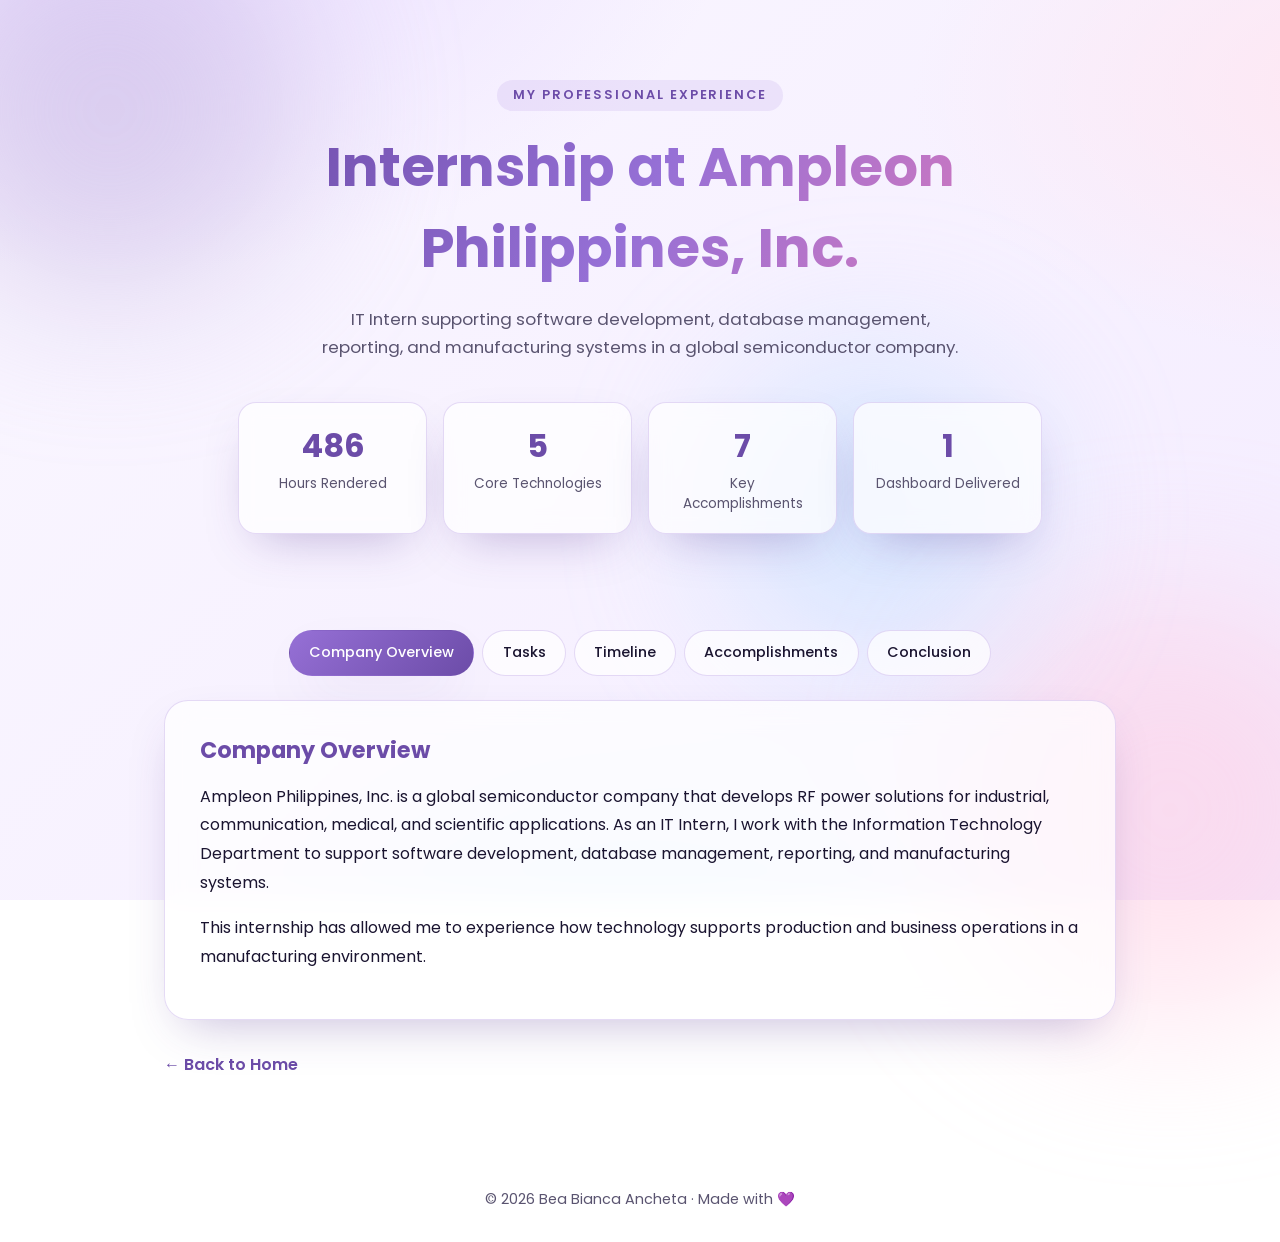
==== internship.html @ 091e88c5 "Update internship.html" ====
<!DOCTYPE html>
<html lang="en">
<head>
<meta charset="UTF-8" />
<meta name="viewport" content="width=device-width, initial-scale=1.0" />
<title>Internship | Bea Bianca Ancheta</title>
<link href="https://fonts.googleapis.com/css2?family=Poppins:wght@300;400;500;600;700&display=swap" rel="stylesheet">
<style>
  :root{
    --purple:#9670d6;
    --purple-soft:#c3b1e1;
    --purple-deep:#6c4ca8;
    --ink:#1a1430;
    --muted:#5a5470;
    --card:rgba(255,255,255,0.72);
    --border:rgba(150,111,214,0.25);
    --shadow:0 20px 50px -20px rgba(76,45,140,.35);
  }
  *{margin:0;padding:0;box-sizing:border-box}
  html{scroll-behavior:smooth}
  body{
    font-family:"Poppins",sans-serif;
    color:var(--ink);
    min-height:100vh;
    background:
      radial-gradient(1000px 600px at 10% -10%, #e9dcff 0%, transparent 60%),
      radial-gradient(900px 500px at 110% 10%, #ffe6f1 0%, transparent 55%),
      radial-gradient(700px 500px at 50% 110%, #dff2ff 0%, transparent 60%),
      linear-gradient(135deg,#faf7ff 0%, #f4ecff 100%);
    background-attachment: fixed;
    overflow-x:hidden;
  }
  /* floating blobs */
  .blob{position:fixed;border-radius:50%;filter:blur(80px);opacity:.5;z-index:-1;animation:float 14s ease-in-out infinite}
  .blob.b1{width:380px;height:380px;background:#c3b1e1;top:-80px;left:-80px}
  .blob.b2{width:420px;height:420px;background:#ffc9e0;bottom:-120px;right:-100px;animation-delay:-6s}
  .blob.b3{width:300px;height:300px;background:#b8dcff;top:40%;right:20%;animation-delay:-3s}
  @keyframes float{0%,100%{transform:translate(0,0) scale(1)}50%{transform:translate(30px,-40px) scale(1.08)}}
  /* nav */
  nav{
    position:sticky;top:0;z-index:50;
    display:flex;justify-content:space-around;align-items:center;
    height:70px;
    backdrop-filter:blur(14px);
    background:rgba(255,255,255,0.55);
    border-bottom:1px solid var(--border);
  }
  .logo{font-size:1.3rem;font-weight:600;color:var(--purple-deep)}
  .nav-links{display:flex;gap:2rem;list-style:none}
  .nav-links a{color:var(--ink);text-decoration:none;font-weight:500;transition:.25s}
  .nav-links a:hover{color:var(--purple)}
  /* hero */
  header.hero{
    text-align:center;padding:5rem 1.5rem 3rem;max-width:900px;margin:0 auto;
  }
  .eyebrow{
    display:inline-block;padding:.4rem 1rem;border-radius:999px;
    background:rgba(150,111,214,.12);color:var(--purple-deep);
    font-size:.8rem;font-weight:600;letter-spacing:.15em;text-transform:uppercase;
  }
  h1{
    font-size:clamp(2rem,5vw,3.4rem);font-weight:700;margin:1rem 0;
    background:linear-gradient(120deg,var(--purple-deep),var(--purple),#e07ab8);
    -webkit-background-clip:text;background-clip:text;color:transparent;
  }
  .hero p{color:var(--muted);font-size:1.05rem;max-width:640px;margin:0 auto;line-height:1.7}
  /* stats */
  .stats{
    display:grid;grid-template-columns:repeat(auto-fit,minmax(160px,1fr));
    gap:1rem;max-width:900px;margin:2.5rem auto 0;padding:0 1.5rem;
  }
  .stat{
    background:var(--card);backdrop-filter:blur(10px);
    border:1px solid var(--border);border-radius:18px;padding:1.2rem;text-align:center;
    box-shadow:var(--shadow);transition:.3s;
  }
  .stat:hover{transform:translateY(-4px)}
  .stat .num{font-size:2rem;font-weight:700;color:var(--purple-deep)}
  .stat .label{font-size:.85rem;color:var(--muted);margin-top:.25rem}
  /* container */
  main{max-width:1000px;margin:0 auto;padding:3rem 1.5rem 5rem}
  /* tabs */
  .tabs{
    display:flex;flex-wrap:wrap;gap:.5rem;justify-content:center;margin-bottom:1.5rem;
  }
  .tab{
    padding:.7rem 1.2rem;border:1px solid var(--border);border-radius:999px;
    background:var(--card);cursor:pointer;font-family:inherit;font-weight:500;color:var(--ink);
    transition:.25s;font-size:.9rem;
  }
  .tab:hover{transform:translateY(-2px)}
  .tab.active{background:linear-gradient(135deg,var(--purple),var(--purple-deep));color:#fff;border-color:transparent;box-shadow:var(--shadow)}
  .panel{
    display:none;
    background:var(--card);backdrop-filter:blur(14px);
    border:1px solid var(--border);border-radius:24px;
    padding:2rem 2.2rem;box-shadow:var(--shadow);
    animation:fadeUp .5s ease;
  }
  .panel.active{display:block}
  .panel h2{color:var(--purple-deep);margin-bottom:1rem;font-size:1.4rem}
  .panel p{color:var(--ink);line-height:1.8;margin-bottom:1rem}
  .panel ul{list-style:none;display:grid;gap:.7rem}
  .panel ul li{
    display:flex;gap:.7rem;align-items:flex-start;line-height:1.6;
    padding:.8rem 1rem;background:rgba(150,111,214,.06);border-radius:12px;
    border-left:3px solid var(--purple);
  }
  .panel ul li::before{content:"✦";color:var(--purple);font-size:1rem;line-height:1.6}
  /* timeline */
  .timeline{position:relative;margin-top:1rem;padding-left:1.5rem}
  .timeline::before{content:"";position:absolute;left:6px;top:6px;bottom:6px;width:2px;background:linear-gradient(var(--purple),transparent)}
  .tl-item{position:relative;padding-bottom:1.5rem}
  .tl-item::before{content:"";position:absolute;left:-1.5rem;top:.35rem;width:14px;height:14px;border-radius:50%;background:var(--purple);box-shadow:0 0 0 4px rgba(150,111,214,.2)}
  .tl-item strong{color:var(--purple-deep)}
  .tl-item p{color:var(--muted);margin-top:.25rem;font-size:.95rem}
  @keyframes fadeUp{from{opacity:0;transform:translateY(15px)}to{opacity:1;transform:translateY(0)}}
  .reveal{opacity:0;transform:translateY(20px);transition:.7s ease}
  .reveal.in{opacity:1;transform:none}
  .back{
    display:inline-flex;align-items:center;gap:.5rem;margin-top:2rem;
    text-decoration:none;color:var(--purple-deep);font-weight:600;
  }
  .back:hover{color:var(--purple)}
  footer{text-align:center;padding:2rem;color:var(--muted);font-size:.9rem}
  @media(max-width:600px){
    nav{height:auto;padding:.8rem;flex-direction:column;gap:.5rem}
    .nav-links{gap:1rem;flex-wrap:wrap;justify-content:center}
    .panel{padding:1.4rem}
  }
  .accomplishment-images{
  display:flex;
  justify-content:center;
  gap:1.5rem;
  margin-top:2rem;
  flex-wrap:wrap;
}

.accomplishment-images img{
  width:700px;
  max-width:100%;
  border-radius:16px;
  border:1px solid var(--border);
  box-shadow:var(--shadow);
  transition:.3s;
}

.accomplishment-images img:hover{
  transform:scale(1.03);
}
</style>
</head>
<body>
  <div class="blob b1"></div>
  <div class="blob b2"></div>
  <div class="blob b3"></div>
  <header class="hero">
    <span class="eyebrow">My Professional Experience</span>
    <h1>Internship at Ampleon Philippines, Inc.</h1>
    <p>IT Intern supporting software development, database management, reporting, and manufacturing systems in a global semiconductor company.</p>
    <div class="stats">
      <div class="stat"><div class="num" data-count="486">0</div><div class="label">Hours Rendered</div></div>
      <div class="stat"><div class="num" data-count="5">0</div><div class="label">Core Technologies</div></div>
      <div class="stat"><div class="num" data-count="7">0</div><div class="label">Key Accomplishments</div></div>
      <div class="stat"><div class="num" data-count="1">0</div><div class="label">Dashboard Delivered</div></div>
    </div>
  </header>
  <main>
    <div class="tabs" role="tablist">
      <button class="tab active" data-tab="overview">Company Overview</button>
      <button class="tab" data-tab="tasks">Tasks</button>
      <button class="tab" data-tab="hours">Timeline</button>
      <button class="tab" data-tab="accomplishments">Accomplishments</button>
      <button class="tab" data-tab="conclusion">Conclusion</button>
    </div>
    <section class="panel active reveal" id="overview">
      <h2>Company Overview</h2>
      <p>Ampleon Philippines, Inc. is a global semiconductor company that develops RF power solutions for industrial, communication, medical, and scientific applications. As an IT Intern, I work with the Information Technology Department to support software development, database management, reporting, and manufacturing systems.</p>
      <p>This internship has allowed me to experience how technology supports production and business operations in a manufacturing environment.</p>
    </section>
    <section class="panel reveal" id="tasks">
      <h2>Nature of Assignments &amp; Tasks</h2>
      <p>My internship started with company orientation and technical training on SAP ERP, Camstar MES, SQL Server Management Studio (SSMS), and Power BI. I also perform daily SAP ERP monitoring to ensure production transactions are processed correctly.</p>
      <p>As my internship continues, I have been working on SQL database development — creating tables, stored procedures, SQL jobs, and validating production data. I am also developing the <strong>Material Consumption Report</strong>, a Power BI dashboard requested by the Assembly Engineering and Process Control teams. The project involves data extraction, transformation, validation, dashboard development, client presentations, user feedback, and Release-to-Production (R2P) documentation.</p>
    </section>
    <section class="panel reveal" id="hours">
      <h2>Total Hours Rendered</h2>
      <p>My internship began on <strong>May 11, 2026</strong> and is currently ongoing, with an expected completion date of <strong>July 27, 2026</strong>.</p>
      <div class="timeline">
        <div class="tl-item"><strong>May 11, 2026 — Onboarding</strong><p>Company orientation and technical training on SAP ERP, Camstar MES, SSMS, and Power BI.</p></div>
        <div class="tl-item"><strong>Weeks 2–4 — Daily Operations</strong><p>SAP ERP monitoring and validation of production transactions.</p></div>
        <div class="tl-item"><strong>Ongoing — Development</strong><p>SQL database work and building the Material Consumption Report in Power BI.</p></div>
        <div class="tl-item"><strong>July 27, 2026 — Completion</strong><p>Final dashboard turnover and R2P documentation.</p></div>
      </div>
    </section>
    <section class="panel reveal" id="accomplishments">
      <h2>Key Accomplishments</h2>
      <ul>
        <li>Developing the Material Consumption Report using SQL Server and Power BI.</li>
        <li>Performing data extraction, transformation, validation, and dashboard development.</li>
        <li>Monitoring daily SAP ERP production transactions.</li>
        <li>Validating production data using the Camstar Test Server.</li>
        <li>Creating SQL tables, stored procedures, and SQL jobs.</li>
        <li>Presenting dashboard updates and gathering user feedback.</li>
        <li>Preparing Release-to-Production (R2P) documentation.</li>
      </ul>

      <div class="accomplishment-images">
        <img src="images/page1.jpg" alt="Dashboard Screenshot">
        <img src="images/page2.jpg" alt="SQL Development">
      </div>
    </section>
    <section class="panel reveal" id="conclusion">
      <h2>Conclusion</h2>
      <p>My internship at Ampleon Philippines, Inc. has been a valuable learning experience. It has helped me strengthen my knowledge of SQL, Power BI, SAP ERP, Camstar MES, and enterprise software development while improving my communication, teamwork, and problem-solving skills.</p>
      <p>As I continue my internship, I look forward to learning more and contributing to future projects while preparing for my career in software development and data analytics.</p>
    </section>
    <a class="back" href="index.html">← Back to Home</a>
  </main>
  <footer>© 2026 Bea Bianca Ancheta · Made with 💜</footer>
<script>
  // Tabs
  const tabs = document.querySelectorAll('.tab');
  const panels = document.querySelectorAll('.panel');
  tabs.forEach(t => t.addEventListener('click', () => {
    tabs.forEach(x => x.classList.remove('active'));
    panels.forEach(p => p.classList.remove('active'));
    t.classList.add('active');
    const panel = document.getElementById(t.dataset.tab);
    panel.classList.add('active');
    // re-trigger reveal
    panel.classList.remove('in');
    requestAnimationFrame(() => panel.classList.add('in'));
  }));
  // Reveal on scroll
  const io = new IntersectionObserver(entries => {
    entries.forEach(e => e.isIntersecting && e.target.classList.add('in'));
  }, { threshold: 0.15 });
  document.querySelectorAll('.reveal').forEach(el => io.observe(el));
  // Animated counters
  const counters = document.querySelectorAll('.num');
  const co = new IntersectionObserver(entries => {
    entries.forEach(e => {
      if (!e.isIntersecting) return;
      const el = e.target;
      const target = +el.dataset.count;
      const dur = 1200, start = performance.now();
      const tick = now => {
        const p = Math.min((now - start) / dur, 1);
        el.textContent = Math.floor(p * target).toLocaleString();
        if (p < 1) requestAnimationFrame(tick);
      };
      requestAnimationFrame(tick);
      co.unobserve(el);
    });
  }, { threshold: 0.5 });
  counters.forEach(c => co.observe(c));
</script>
</body>
</html>
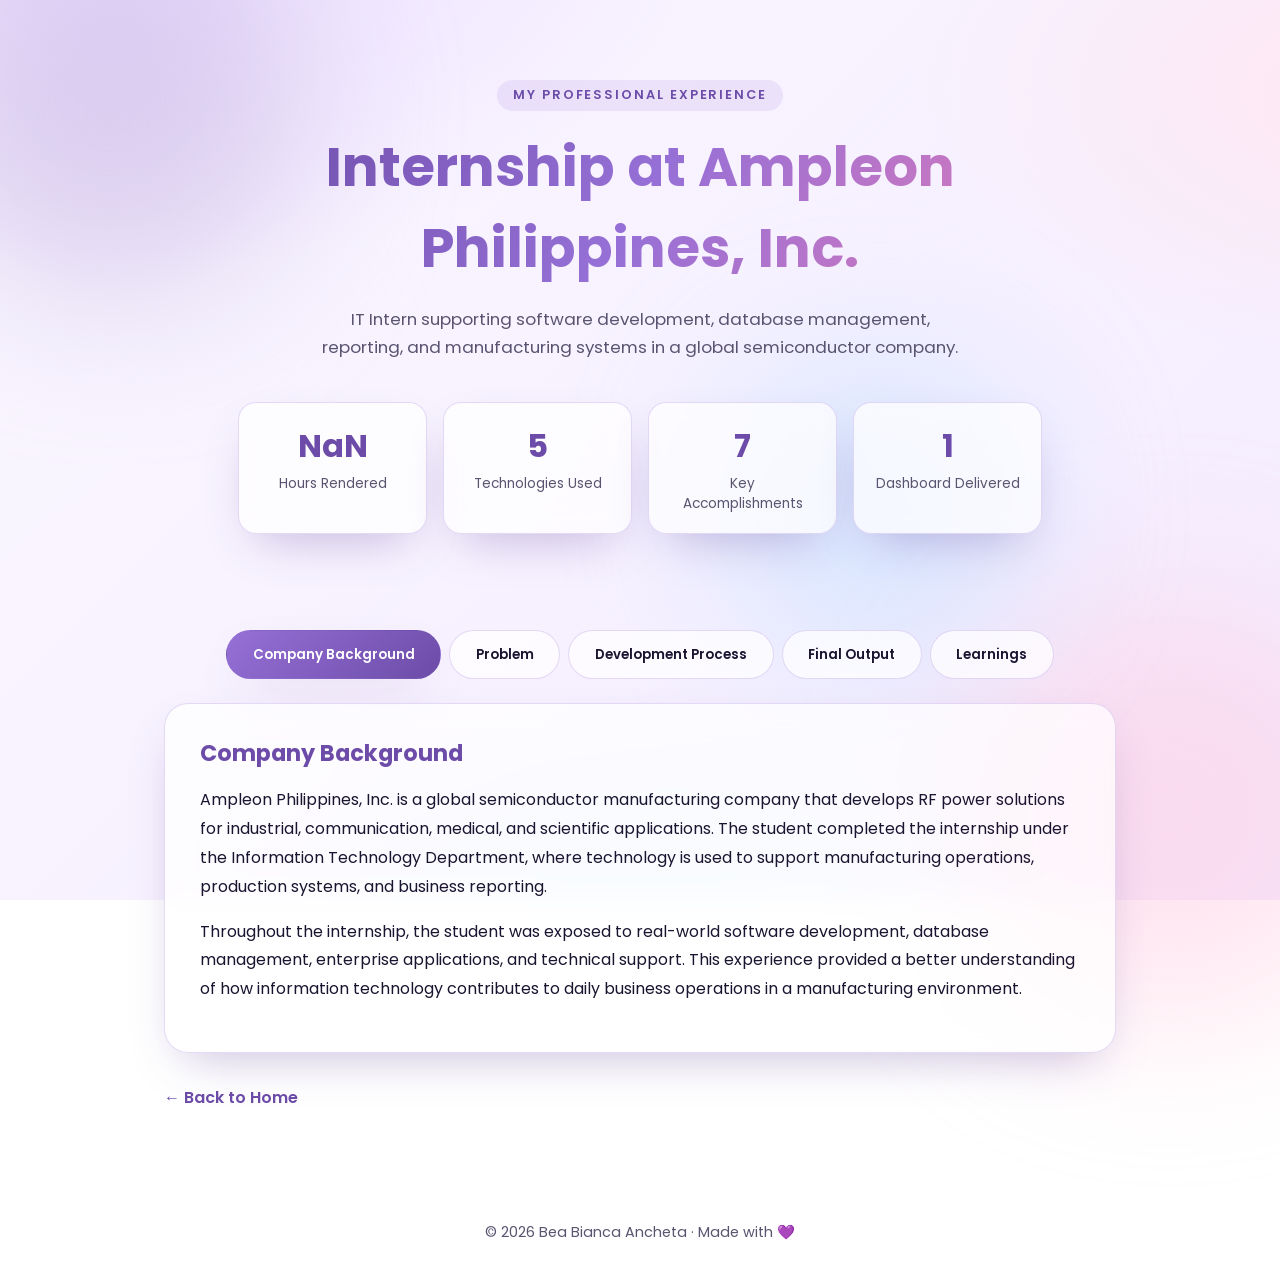
==== commit 9debd4a6: "Update internship.html" ====
--- a/internship.html
+++ b/internship.html
@@ -84,9 +84,9 @@
     display:flex;flex-wrap:wrap;gap:.5rem;justify-content:center;margin-bottom:1.5rem;
   }
   .tab{
-    padding:.7rem 1.2rem;border:1px solid var(--border);border-radius:999px;
-    background:var(--card);cursor:pointer;font-family:inherit;font-weight:500;color:var(--ink);
-    transition:.25s;font-size:.9rem;
+    padding:0.85rem 1.6rem;border:1px solid var(--border);border-radius:30px;
+    background:var(--card);cursor:pointer;font-family:inherit;font-weight:600;color:var(--ink);
+    transition:all .3s ease;font-size:.0.95 rem;
   }
   .tab:hover{transform:translateY(-2px)}
   .tab.active{background:linear-gradient(135deg,var(--purple),var(--purple-deep));color:#fff;border-color:transparent;box-shadow:var(--shadow)}
@@ -159,61 +159,61 @@
     <h1>Internship at Ampleon Philippines, Inc.</h1>
     <p>IT Intern supporting software development, database management, reporting, and manufacturing systems in a global semiconductor company.</p>
     <div class="stats">
-      <div class="stat"><div class="num" data-count="486">0</div><div class="label">Hours Rendered</div></div>
-      <div class="stat"><div class="num" data-count="5">0</div><div class="label">Core Technologies</div></div>
+      <div class="stat"><div class="num" data-count="399+">0</div><div class="label">Hours Rendered</div></div>
+      <div class="stat"><div class="num" data-count="5">0</div><div class="label">Technologies Used</div></div>
       <div class="stat"><div class="num" data-count="7">0</div><div class="label">Key Accomplishments</div></div>
       <div class="stat"><div class="num" data-count="1">0</div><div class="label">Dashboard Delivered</div></div>
     </div>
   </header>
   <main>
     <div class="tabs" role="tablist">
-      <button class="tab active" data-tab="overview">Company Overview</button>
-      <button class="tab" data-tab="tasks">Tasks</button>
-      <button class="tab" data-tab="hours">Timeline</button>
-      <button class="tab" data-tab="accomplishments">Accomplishments</button>
-      <button class="tab" data-tab="conclusion">Conclusion</button>
+      <button class="tab active" data-tab="company">Company Background</button>
+      <button class="tab" data-tab="problem">Problem</button>
+      <button class="tab" data-tab="development">Development Process</button>
+      <button class="tab" data-tab="output">Final Output</button>
+      <button class="tab" data-tab="learnings">Learnings</button>
     </div>
-    <section class="panel active reveal" id="overview">
-      <h2>Company Overview</h2>
-      <p>Ampleon Philippines, Inc. is a global semiconductor company that develops RF power solutions for industrial, communication, medical, and scientific applications. As an IT Intern, I work with the Information Technology Department to support software development, database management, reporting, and manufacturing systems.</p>
-      <p>This internship has allowed me to experience how technology supports production and business operations in a manufacturing environment.</p>
-    </section>
-    <section class="panel reveal" id="tasks">
-      <h2>Nature of Assignments &amp; Tasks</h2>
-      <p>My internship started with company orientation and technical training on SAP ERP, Camstar MES, SQL Server Management Studio (SSMS), and Power BI. I also perform daily SAP ERP monitoring to ensure production transactions are processed correctly.</p>
-      <p>As my internship continues, I have been working on SQL database development — creating tables, stored procedures, SQL jobs, and validating production data. I am also developing the <strong>Material Consumption Report</strong>, a Power BI dashboard requested by the Assembly Engineering and Process Control teams. The project involves data extraction, transformation, validation, dashboard development, client presentations, user feedback, and Release-to-Production (R2P) documentation.</p>
-    </section>
-    <section class="panel reveal" id="hours">
+    <section class="panel active reveal" id="company">
+      <h2>Company Background</h2>
+      <p>Ampleon Philippines, Inc. is a global semiconductor manufacturing company that develops RF power solutions for industrial, communication, medical, and scientific applications. The student completed the internship under the Information Technology Department, where technology is used to support manufacturing operations, production systems, and business reporting.</p>
+      <p>Throughout the internship, the student was exposed to real-world software development, database management, enterprise applications, and technical support. This experience provided a better understanding of how information technology contributes to daily business operations in a manufacturing environment.</p>
+    </section>
+    <section class="panel reveal" id="problem">
+      <h2>Problem</h2>
+      <p>The Assembly Engineering and Process Control teams needed a centralized Material Consumption Report to monitor production materials more efficiently. Previously, retrieving this information required manually checking multiple sources, making the process time-consuming and difficult to analyze.</p>
+      <p>The goal of the project was to automate data collection, organize production information into a single database, and develop an interactive Power BI dashboard that allows users to filter, analyze, and monitor material consumption more easily.</p>
+    </section>
+    <section class="panel reveal" id="development">
       <h2>Total Hours Rendered</h2>
-      <p>My internship began on <strong>May 11, 2026</strong> and is currently ongoing, with an expected completion date of <strong>July 27, 2026</strong>.</p>
+      <p>My internship began on <strong>May 11, 2026</strong> and is currently ongoing, with an expected completion date of <strong>August 11, 2026</strong>.</p>
       <div class="timeline">
-        <div class="tl-item"><strong>May 11, 2026 — Onboarding</strong><p>Company orientation and technical training on SAP ERP, Camstar MES, SSMS, and Power BI.</p></div>
-        <div class="tl-item"><strong>Weeks 2–4 — Daily Operations</strong><p>SAP ERP monitoring and validation of production transactions.</p></div>
-        <div class="tl-item"><strong>Ongoing — Development</strong><p>SQL database work and building the Material Consumption Report in Power BI.</p></div>
-        <div class="tl-item"><strong>July 27, 2026 — Completion</strong><p>Final dashboard turnover and R2P documentation.</p></div>
+        <div class="tl-item"><strong>Requirement Review</strong></div>
+        <div class="tl-item"><strong>Database Design</strong></div>
+        <div class="tl-item"><strong>SQL Development</strong></div>
+        <div class="tl-item"><strong>Data Development</strong></div>
+        <div class="tl-item"><strong>Power BI Dashboard</strong></div>
+        <div class="tl-item"><strong>User Demonstration</strong></div>
+        <div class="tl-item"><strong>UAT Enhancement</strong></div>
+        <div class="tl-item"><strong>Release to Production</strong></div>
+        <p>The student first reviewed the project requirements with the assigned engineer to understand the needed reports and business rules. SQL tables, stored procedures, and SQL Jobs were developed to automate the extraction, transformation, and loading (ETL) of production data. After validating the data using SAP ERP and Camstar MES, the information was connected to Power BI to develop interactive dashboards. The completed report was demonstrated to users, revised based on their feedback, and prepared for Release-to-Production (R2P).</p>
       </div>
     </section>
-    <section class="panel reveal" id="accomplishments">
-      <h2>Key Accomplishments</h2>
-      <ul>
-        <li>Developing the Material Consumption Report using SQL Server and Power BI.</li>
-        <li>Performing data extraction, transformation, validation, and dashboard development.</li>
-        <li>Monitoring daily SAP ERP production transactions.</li>
-        <li>Validating production data using the Camstar Test Server.</li>
-        <li>Creating SQL tables, stored procedures, and SQL jobs.</li>
-        <li>Presenting dashboard updates and gathering user feedback.</li>
-        <li>Preparing Release-to-Production (R2P) documentation.</li>
-      </ul>
-
+    <section class="panel reveal" id="output">
+      <h2>Final Output of Material Consumption Report</h2>
       <div class="accomplishment-images">
         <img src="images/page1.jpg" alt="Dashboard Screenshot">
+        <p>Material Consumption Dashboard Page 1</p>
         <img src="images/page2.jpg" alt="SQL Development">
+        <p>Material Consumption Dashboard Page 2</p>
+        <p>The completed Material Consumption Report allows engineers to monitor production materials using interactive filters, summarize consumed quantities, and view detailed production records. SQL Server handles the automated data processing, while Power BI provides an easy-to-use dashboard for reporting and analysis.</p>
       </div>
     </section>
-    <section class="panel reveal" id="conclusion">
-      <h2>Conclusion</h2>
-      <p>My internship at Ampleon Philippines, Inc. has been a valuable learning experience. It has helped me strengthen my knowledge of SQL, Power BI, SAP ERP, Camstar MES, and enterprise software development while improving my communication, teamwork, and problem-solving skills.</p>
-      <p>As I continue my internship, I look forward to learning more and contributing to future projects while preparing for my career in software development and data analytics.</p>
+    <section class="panel reveal" id="learnings">
+      <h2>Learnings and Experience</h2>
+      <p>My internship at Ampleon Philippines, Inc. has been one of the most valuable learning experiences in my academic journey. Aside from developing the Material Consumption Report using SQL Server and Power BI, I also gained experience in daily SAP ERP monitoring, validating production data using Camstar MES, and supporting IT Helpdesk activities. These responsibilities allowed me to experience different areas of the Information Technology department.</p>
+      <p>Working in a real manufacturing company helped me understand how software solutions directly support business operations. I learned how to communicate with engineers, gather user requirements, present system updates, and improve reports based on client feedback. Presenting my own work during meetings also improved my confidence and communication skills.</p>
+      <p>One of the biggest challenges was understanding enterprise systems and ensuring that production data remained accurate throughout the development process. However, these challenges helped the student become more independent, responsible, and confident in solving real-world technical problems.</p>
+      <p>Overall, this internship strengthened the student's technical knowledge, professional work ethics, teamwork, and problem-solving abilities. The experience has prepared the student for a future career in software development, data analytics, and enterprise information systems.</p>
     </section>
     <a class="back" href="index.html">← Back to Home</a>
   </main>
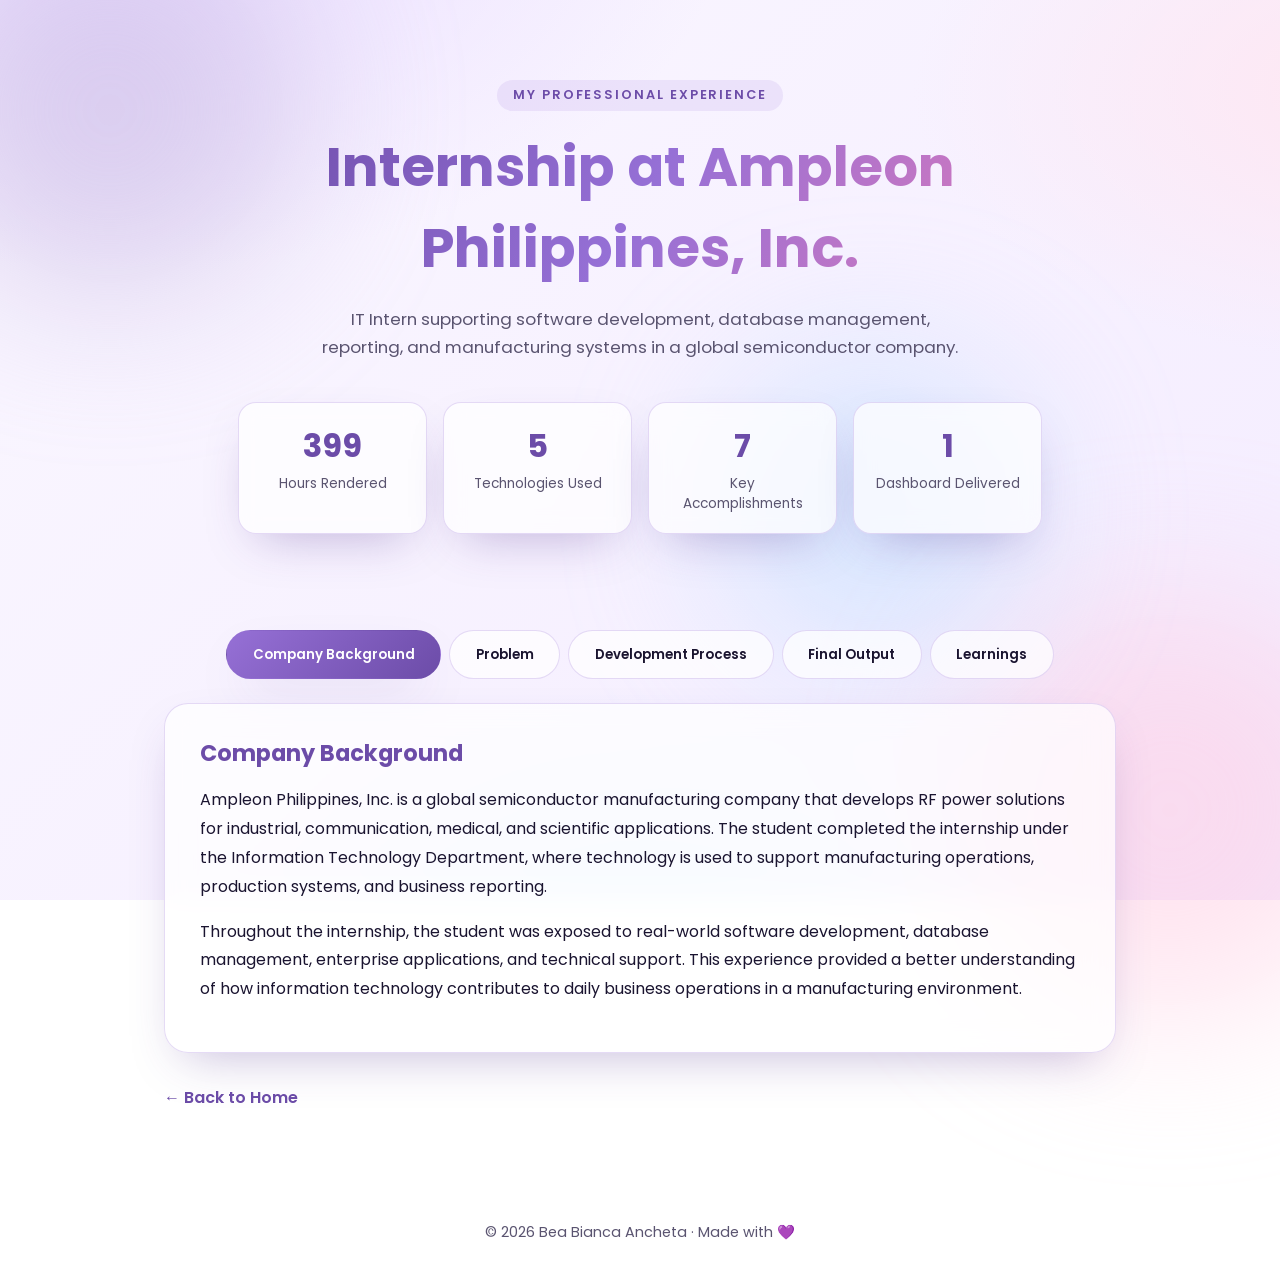
==== commit 236a9b44: "Update the hours rendered" ====
--- a/internship.html
+++ b/internship.html
@@ -159,7 +159,7 @@
     <h1>Internship at Ampleon Philippines, Inc.</h1>
     <p>IT Intern supporting software development, database management, reporting, and manufacturing systems in a global semiconductor company.</p>
     <div class="stats">
-      <div class="stat"><div class="num" data-count="399+">0</div><div class="label">Hours Rendered</div></div>
+      <div class="stat"><div class="num" data-count="399">0</div><div class="label">Hours Rendered</div></div>
       <div class="stat"><div class="num" data-count="5">0</div><div class="label">Technologies Used</div></div>
       <div class="stat"><div class="num" data-count="7">0</div><div class="label">Key Accomplishments</div></div>
       <div class="stat"><div class="num" data-count="1">0</div><div class="label">Dashboard Delivered</div></div>
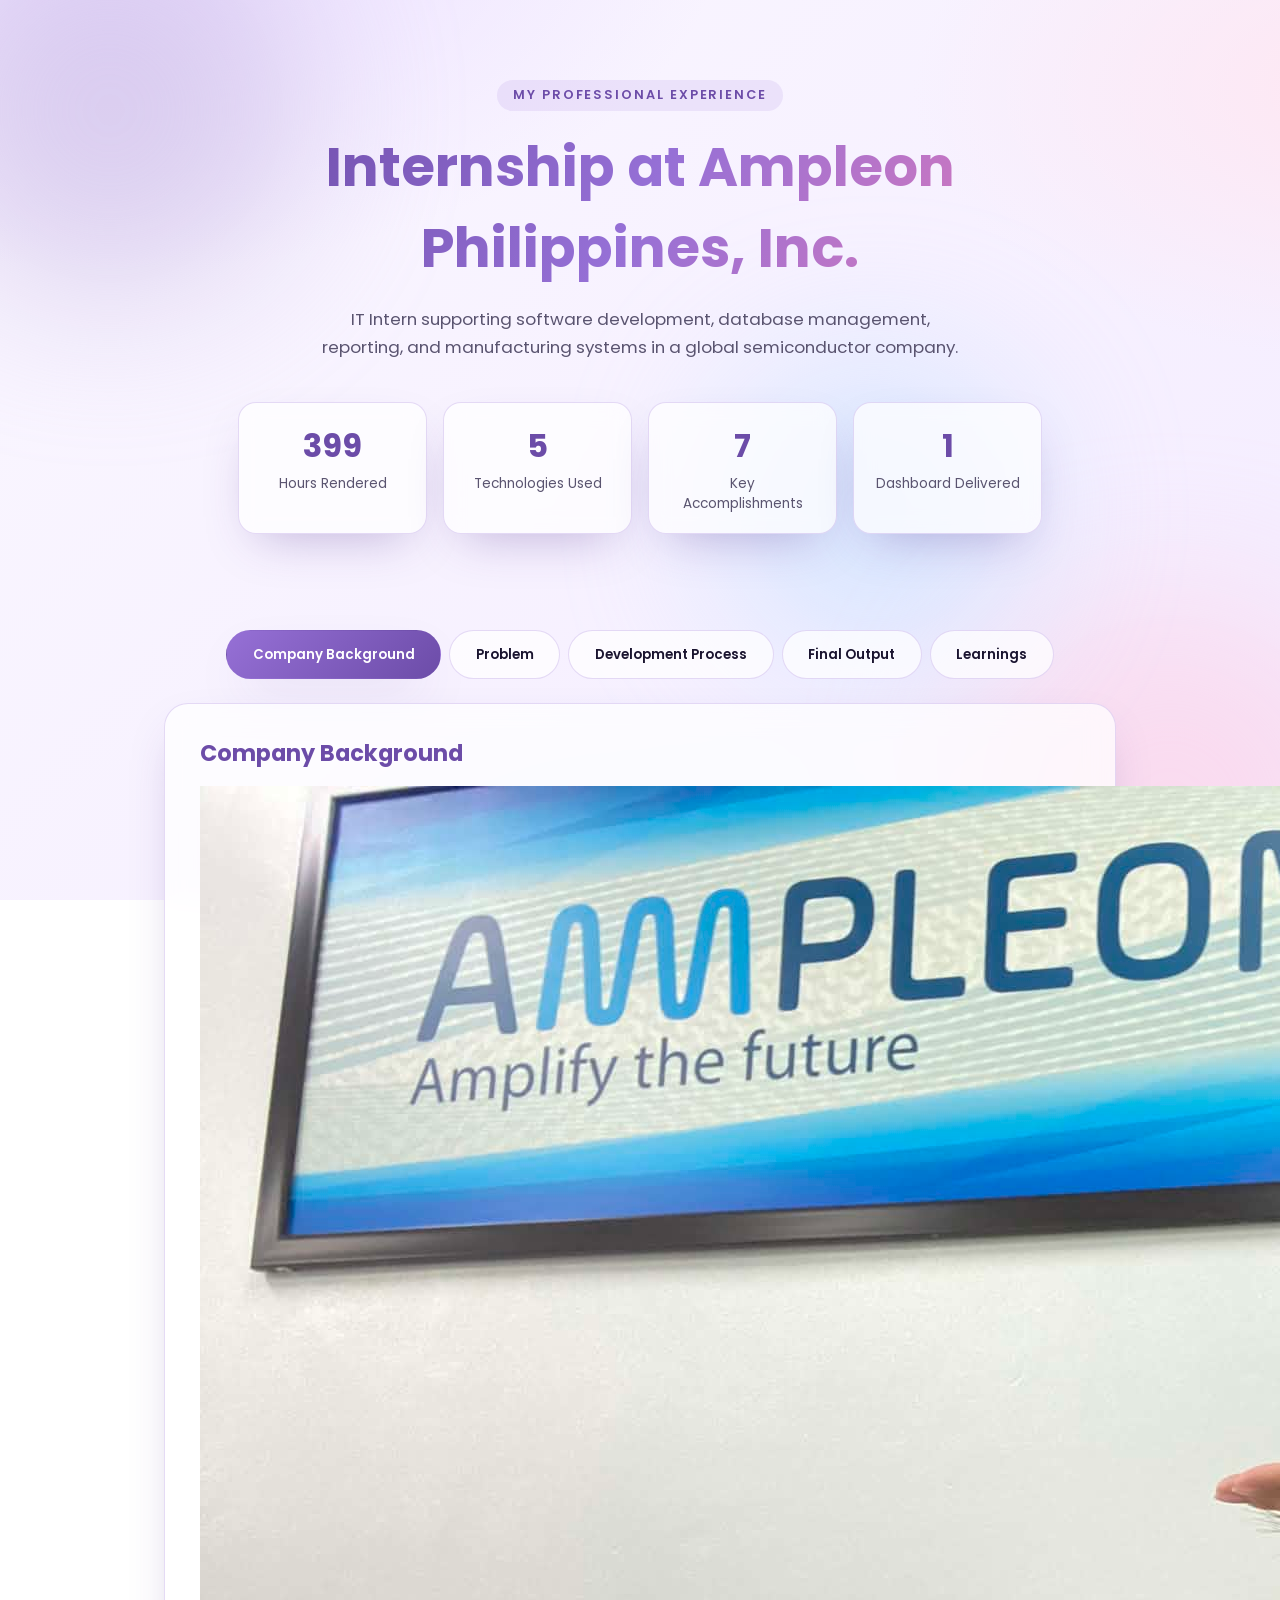
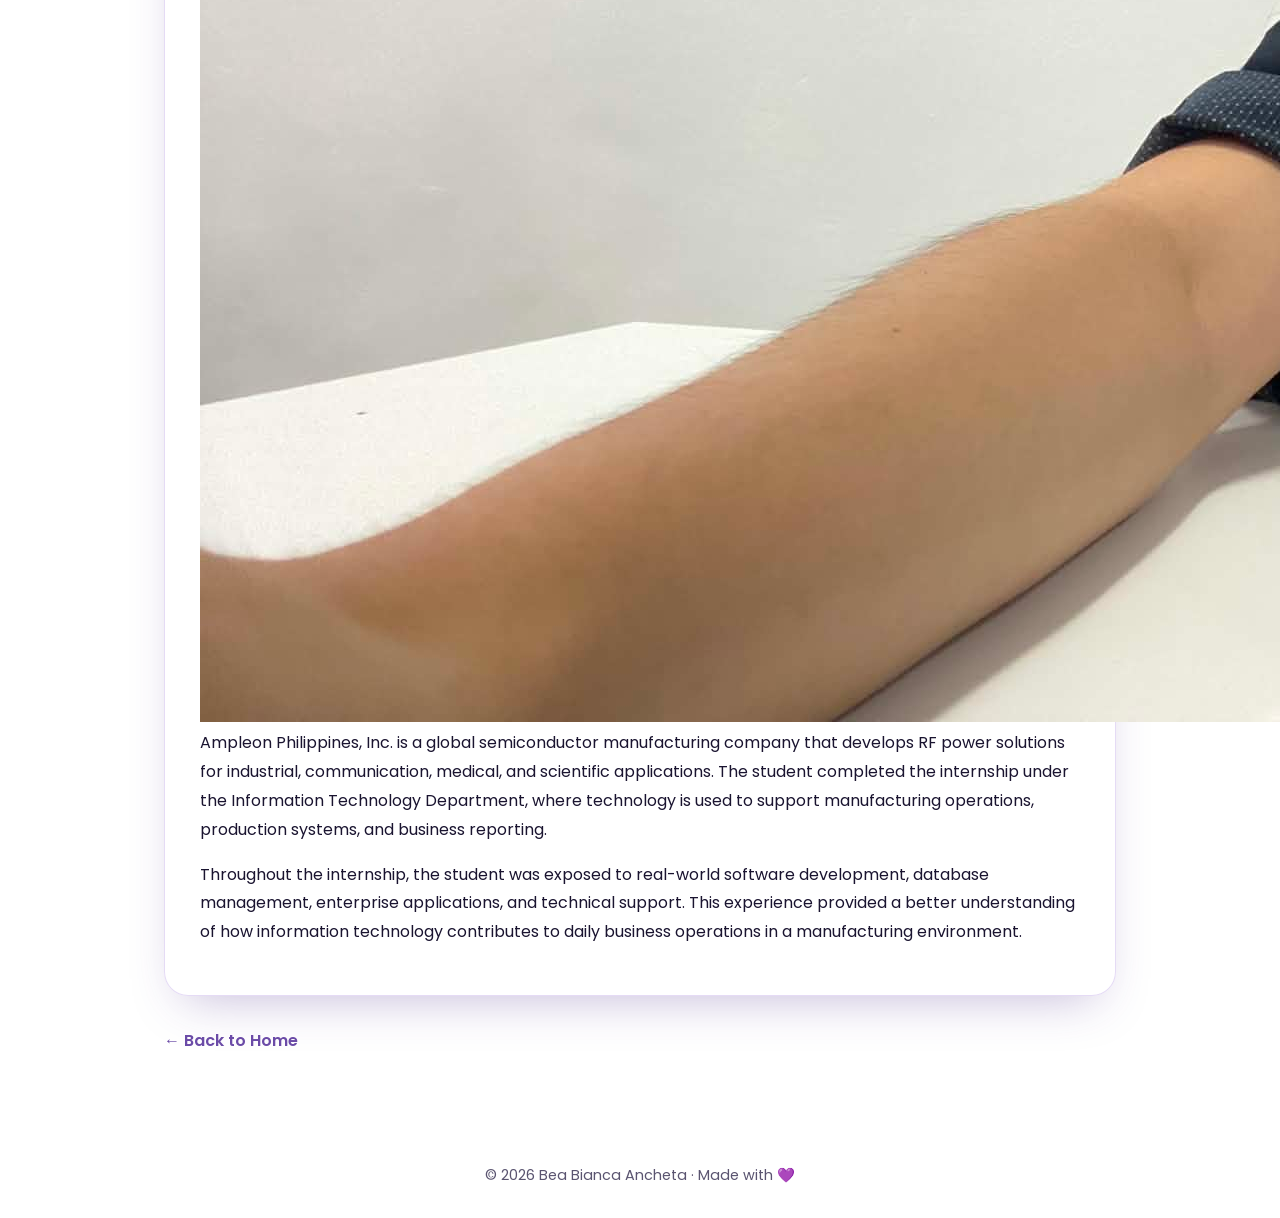
==== commit da6a7fbc: "Update internship.html" ====
--- a/internship.html
+++ b/internship.html
@@ -175,17 +175,20 @@
     </div>
     <section class="panel active reveal" id="company">
       <h2>Company Background</h2>
+      <img src="images/IMG_0457.png" alt="Ampleon">
       <p>Ampleon Philippines, Inc. is a global semiconductor manufacturing company that develops RF power solutions for industrial, communication, medical, and scientific applications. The student completed the internship under the Information Technology Department, where technology is used to support manufacturing operations, production systems, and business reporting.</p>
       <p>Throughout the internship, the student was exposed to real-world software development, database management, enterprise applications, and technical support. This experience provided a better understanding of how information technology contributes to daily business operations in a manufacturing environment.</p>
     </section>
     <section class="panel reveal" id="problem">
       <h2>Problem</h2>
+      <img src="images/IMG_0451.jpeg" alt="Request">
       <p>The Assembly Engineering and Process Control teams needed a centralized Material Consumption Report to monitor production materials more efficiently. Previously, retrieving this information required manually checking multiple sources, making the process time-consuming and difficult to analyze.</p>
       <p>The goal of the project was to automate data collection, organize production information into a single database, and develop an interactive Power BI dashboard that allows users to filter, analyze, and monitor material consumption more easily.</p>
     </section>
     <section class="panel reveal" id="development">
       <h2>Total Hours Rendered</h2>
       <p>My internship began on <strong>May 11, 2026</strong> and is currently ongoing, with an expected completion date of <strong>August 11, 2026</strong>.</p>
+      <img src="images/IMG_0452.jpeg" alt="SQL Development">
       <div class="timeline">
         <div class="tl-item"><strong>Requirement Review</strong></div>
         <div class="tl-item"><strong>Database Design</strong></div>
@@ -201,9 +204,14 @@
     <section class="panel reveal" id="output">
       <h2>Final Output of Material Consumption Report</h2>
       <div class="accomplishment-images">
+        <h2>Expected Output from Client</h2>
+        <img src="images/IMG_0453.jpeg" alt="expected">
+        <img src="images/IMG_0455.jpeg" alt="expected2">
+      </div>
+      <div class="accomplishment-images">
         <img src="images/page1.jpg" alt="Dashboard Screenshot">
         <p>Material Consumption Dashboard Page 1</p>
-        <img src="images/page2.jpg" alt="SQL Development">
+        <img src="images/page2.jpg" alt="Dashboard 2 Screenshot">
         <p>Material Consumption Dashboard Page 2</p>
         <p>The completed Material Consumption Report allows engineers to monitor production materials using interactive filters, summarize consumed quantities, and view detailed production records. SQL Server handles the automated data processing, while Power BI provides an easy-to-use dashboard for reporting and analysis.</p>
       </div>
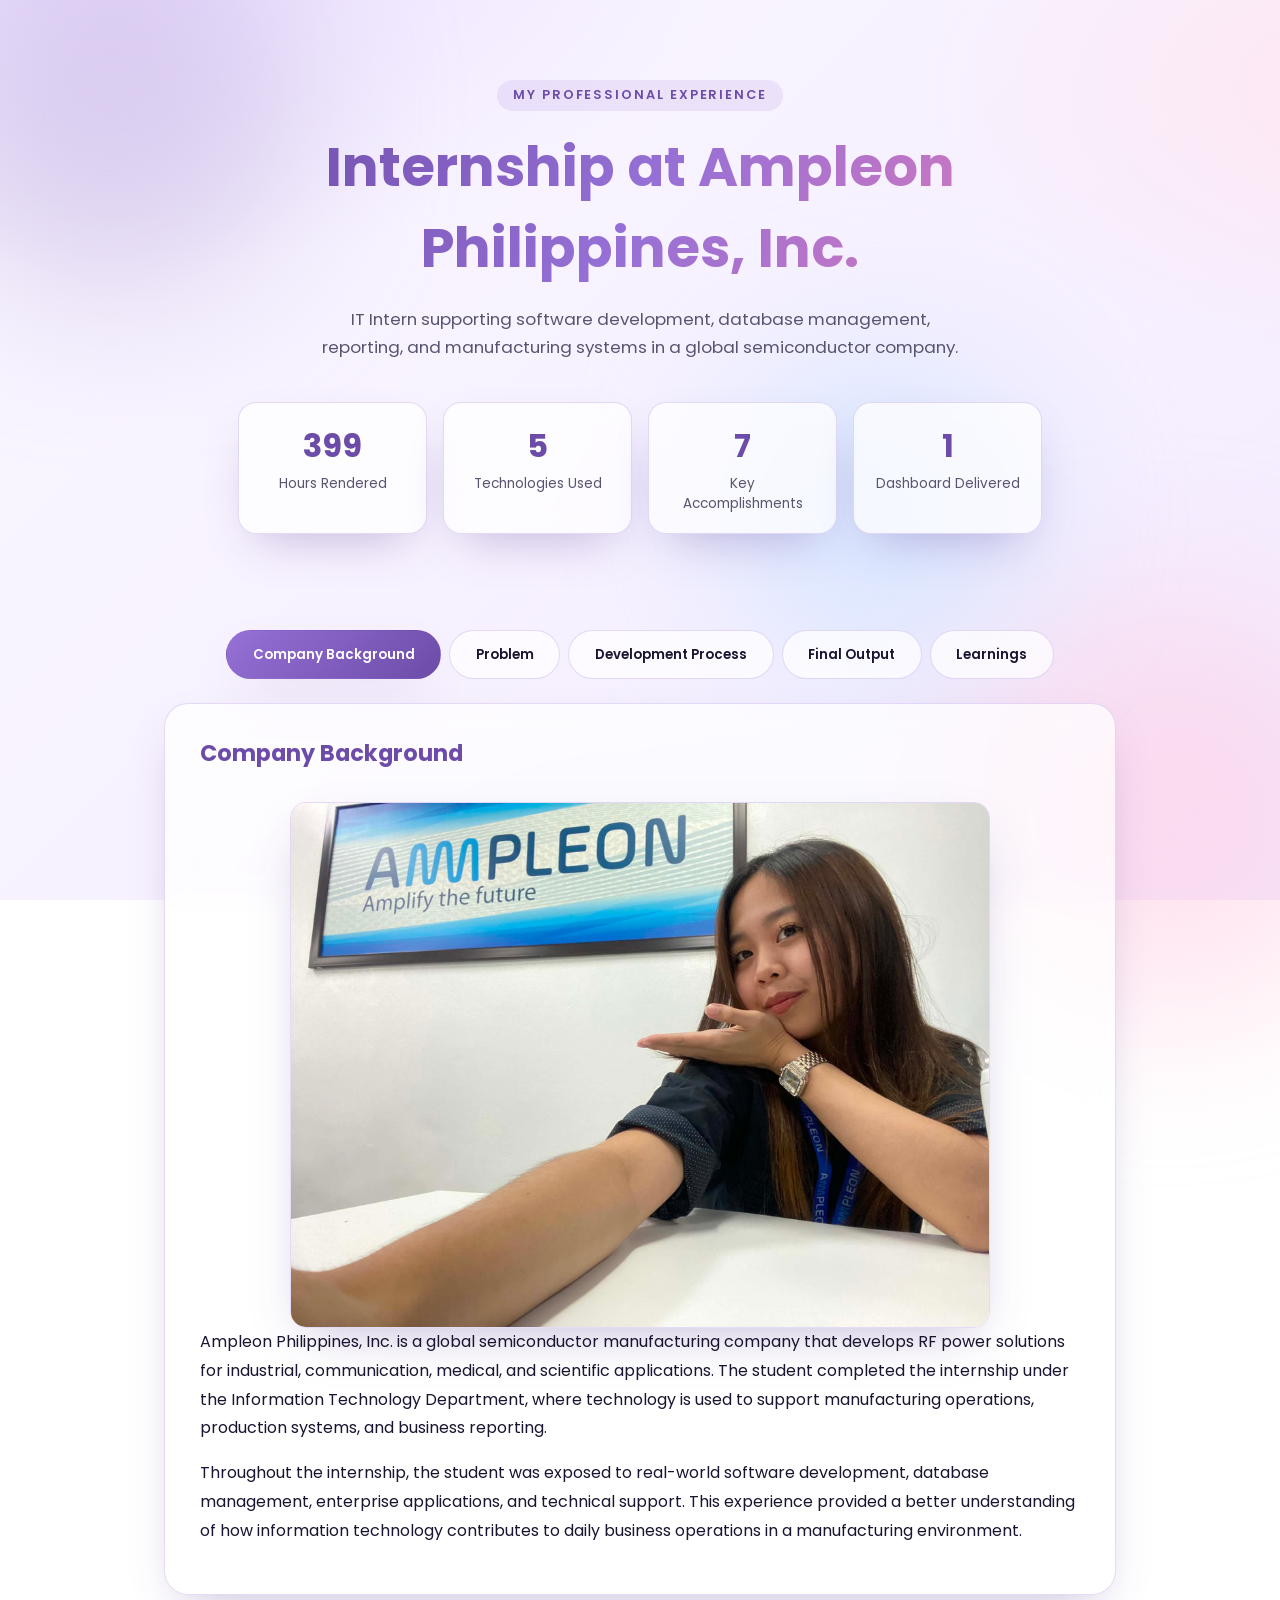
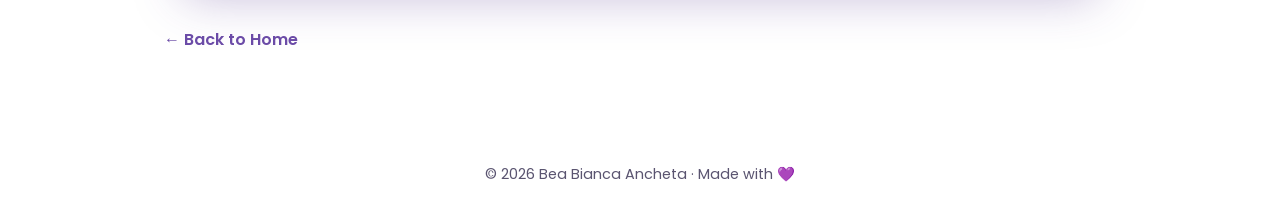
==== commit 2fd1cc58: "Update internship.html" ====
--- a/internship.html
+++ b/internship.html
@@ -175,20 +175,26 @@
     </div>
     <section class="panel active reveal" id="company">
       <h2>Company Background</h2>
+      <div class="accomplishment-images">
       <img src="images/IMG_0457.png" alt="Ampleon">
+      </div>
       <p>Ampleon Philippines, Inc. is a global semiconductor manufacturing company that develops RF power solutions for industrial, communication, medical, and scientific applications. The student completed the internship under the Information Technology Department, where technology is used to support manufacturing operations, production systems, and business reporting.</p>
       <p>Throughout the internship, the student was exposed to real-world software development, database management, enterprise applications, and technical support. This experience provided a better understanding of how information technology contributes to daily business operations in a manufacturing environment.</p>
     </section>
     <section class="panel reveal" id="problem">
       <h2>Problem</h2>
+      <div class="accomplishment-images">
       <img src="images/IMG_0451.jpeg" alt="Request">
+      </div>
       <p>The Assembly Engineering and Process Control teams needed a centralized Material Consumption Report to monitor production materials more efficiently. Previously, retrieving this information required manually checking multiple sources, making the process time-consuming and difficult to analyze.</p>
       <p>The goal of the project was to automate data collection, organize production information into a single database, and develop an interactive Power BI dashboard that allows users to filter, analyze, and monitor material consumption more easily.</p>
     </section>
     <section class="panel reveal" id="development">
       <h2>Total Hours Rendered</h2>
       <p>My internship began on <strong>May 11, 2026</strong> and is currently ongoing, with an expected completion date of <strong>August 11, 2026</strong>.</p>
-      <img src="images/IMG_0452.jpeg" alt="SQL Development">
+      <div class="accomplishment-images">
+      <img src="images/IMG_0452.jpeg" alt="user story">
+      </div>
       <div class="timeline">
         <div class="tl-item"><strong>Requirement Review</strong></div>
         <div class="tl-item"><strong>Database Design</strong></div>
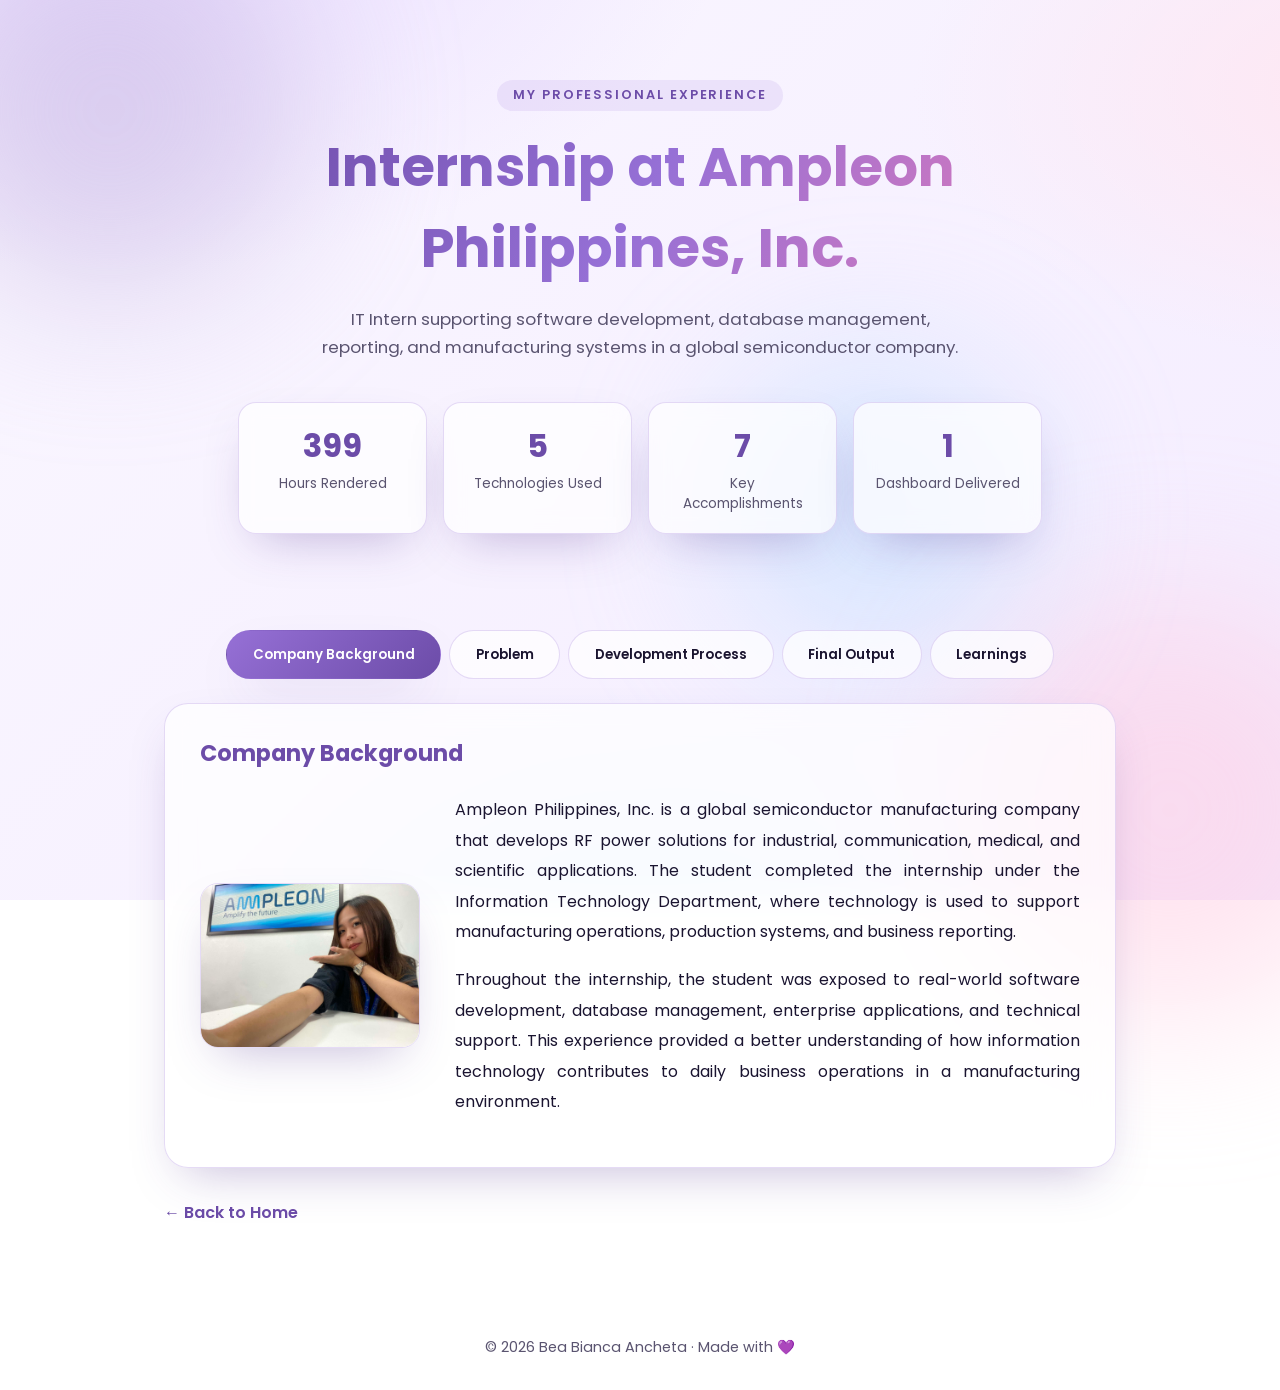
==== commit 21857190: "Update internship.html" ====
--- a/internship.html
+++ b/internship.html
@@ -7,7 +7,7 @@
 <link href="https://fonts.googleapis.com/css2?family=Poppins:wght@300;400;500;600;700&display=swap" rel="stylesheet">
 <style>
   :root{
-    --purple:#9670d6;
+    --purple:#9670d6;a
     --purple-soft:#c3b1e1;
     --purple-deep:#6c4ca8;
     --ink:#1a1430;
@@ -99,7 +99,12 @@
   }
   .panel.active{display:block}
   .panel h2{color:var(--purple-deep);margin-bottom:1rem;font-size:1.4rem}
-  .panel p{color:var(--ink);line-height:1.8;margin-bottom:1rem}
+  .panel p{
+    color:var(--ink);
+    line-height:2;
+    margin-bottom:22px;
+    text-align:justify;
+}
   .panel ul{list-style:none;display:grid;gap:.7rem}
   .panel ul li{
     display:flex;gap:.7rem;align-items:flex-start;line-height:1.6;
@@ -107,13 +112,35 @@
     border-left:3px solid var(--purple);
   }
   .panel ul li::before{content:"✦";color:var(--purple);font-size:1rem;line-height:1.6}
-  /* timeline */
-  .timeline{position:relative;margin-top:1rem;padding-left:1.5rem}
-  .timeline::before{content:"";position:absolute;left:6px;top:6px;bottom:6px;width:2px;background:linear-gradient(var(--purple),transparent)}
-  .tl-item{position:relative;padding-bottom:1.5rem}
+  /* timeline */.timeline{
+    position:relative;
+    width:650px;
+    max-width:100%;
+    margin:35px auto;
+    padding-left:40px;
+}
+  .timeline::before{content:"";position:absolute;left:10px;top:6px;bottom:6px;width:2px;background:linear-gradient(var(--purple),transparent)}
   .tl-item::before{content:"";position:absolute;left:-1.5rem;top:.35rem;width:14px;height:14px;border-radius:50%;background:var(--purple);box-shadow:0 0 0 4px rgba(150,111,214,.2)}
-  .tl-item strong{color:var(--purple-deep)}
-  .tl-item p{color:var(--muted);margin-top:.25rem;font-size:.95rem}
+  .tl-item{
+    position:relative;
+    padding-bottom:28px
+    background:white;
+    padding:18px 22px;
+    border-radius:15px;
+    margin-bottom:18px;
+    box-shadow:0 8px 20px rgba(0,0,0,.06);
+}
+
+.tl-item strong{
+    display:block;
+    font-size:1.05rem;
+    margin-bottom:6px;
+}
+
+.tl-item p{
+    margin:0;
+    color:var(--muted);
+}
   @keyframes fadeUp{from{opacity:0;transform:translateY(15px)}to{opacity:1;transform:translateY(0)}}
   .reveal{opacity:0;transform:translateY(20px);transition:.7s ease}
   .reveal.in{opacity:1;transform:none}
@@ -128,6 +155,29 @@
     .nav-links{gap:1rem;flex-wrap:wrap;justify-content:center}
     .panel{padding:1.4rem}
   }
+  .company-content{
+    display:flex;
+    align-items:center;
+    gap:35px;
+    margin-top:25px;
+}
+
+.company-content img{
+    width:220px;
+    border-radius:18px;
+    box-shadow:var(--shadow);
+    border:1px solid var(--border);
+}
+
+.company-text{
+    flex:1;
+}
+
+.company-text p{
+    margin-bottom:18px;
+    text-align:justify;
+    line-height:1.9;
+}
   .accomplishment-images{
   display:flex;
   justify-content:center;
@@ -175,11 +225,15 @@
     </div>
     <section class="panel active reveal" id="company">
       <h2>Company Background</h2>
-      <div class="accomplishment-images">
-      <img src="images/IMG_0457.png" alt="Ampleon">
-      </div>
-      <p>Ampleon Philippines, Inc. is a global semiconductor manufacturing company that develops RF power solutions for industrial, communication, medical, and scientific applications. The student completed the internship under the Information Technology Department, where technology is used to support manufacturing operations, production systems, and business reporting.</p>
-      <p>Throughout the internship, the student was exposed to real-world software development, database management, enterprise applications, and technical support. This experience provided a better understanding of how information technology contributes to daily business operations in a manufacturing environment.</p>
+      <div class="company-content">
+    <img src="images/IMG_0457.png" alt="Ampleon">
+
+    <div class="company-text">
+        <p>Ampleon Philippines, Inc. is a global semiconductor manufacturing company that develops RF power solutions for industrial, communication, medical, and scientific applications. The student completed the internship under the Information Technology Department, where technology is used to support manufacturing operations, production systems, and business reporting.</p>
+
+        <p>Throughout the internship, the student was exposed to real-world software development, database management, enterprise applications, and technical support. This experience provided a better understanding of how information technology contributes to daily business operations in a manufacturing environment.</p>
+    </div>
+</div>
     </section>
     <section class="panel reveal" id="problem">
       <h2>Problem</h2>
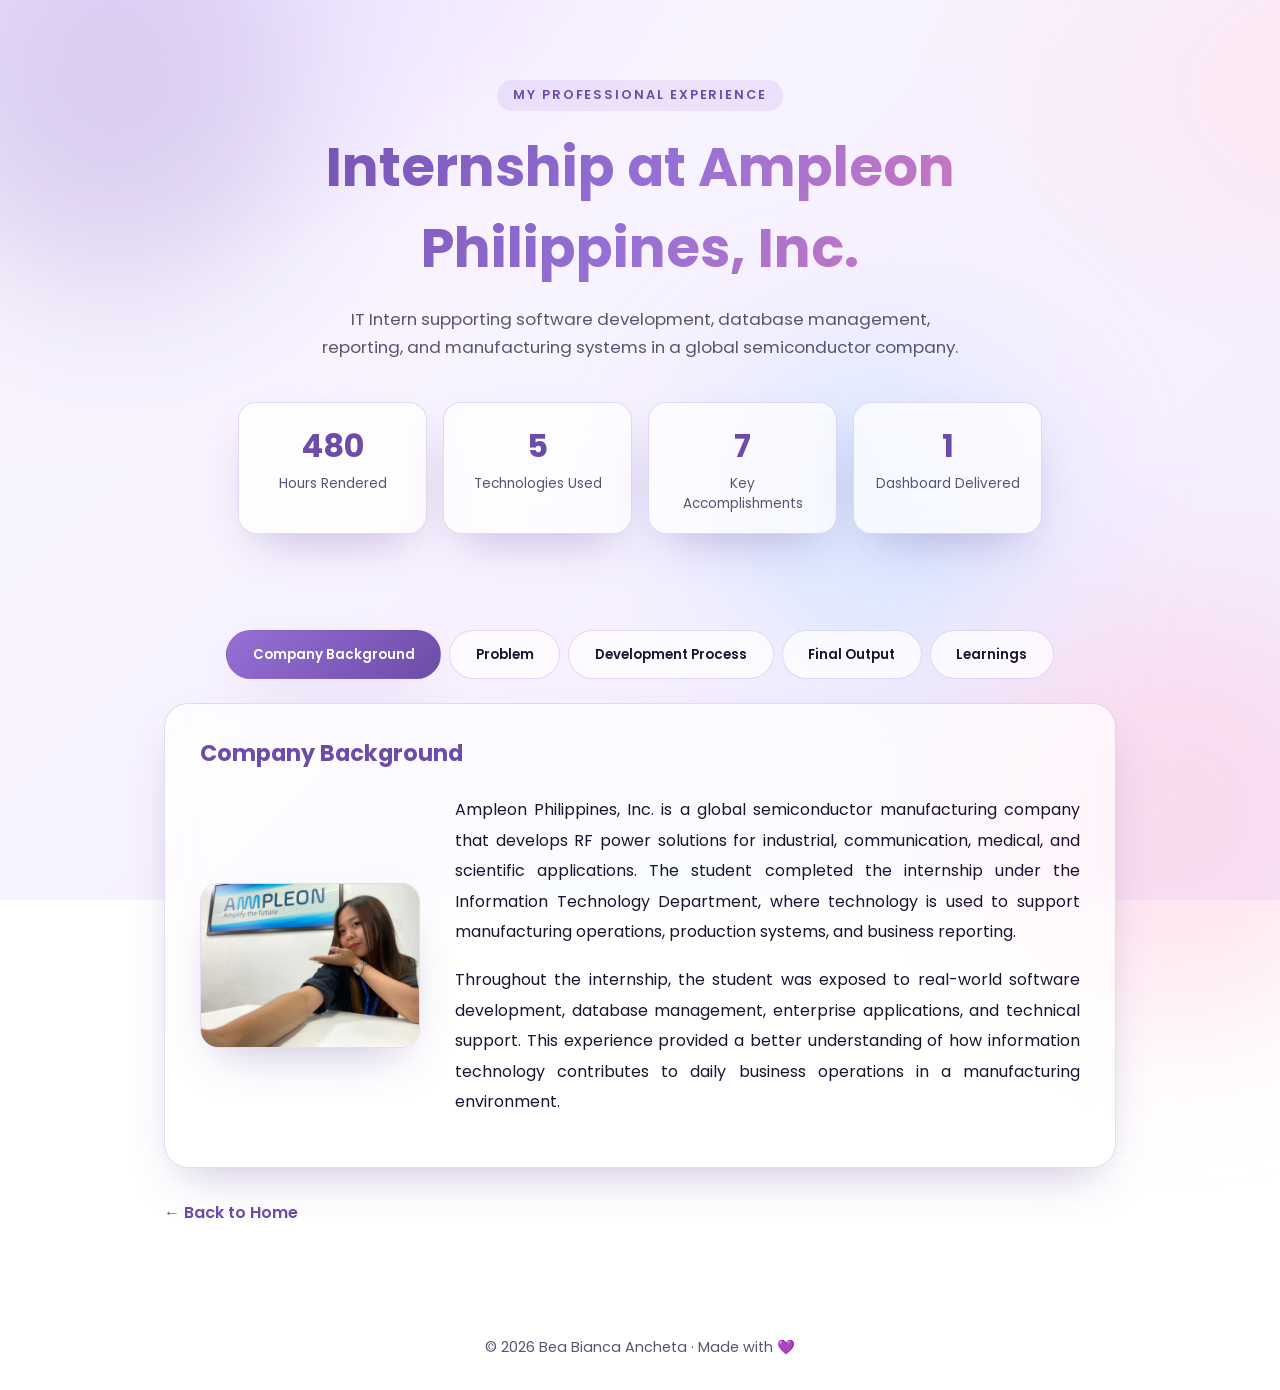
==== commit 7184df10: "Update internship.html" ====
--- a/internship.html
+++ b/internship.html
@@ -209,7 +209,7 @@
     <h1>Internship at Ampleon Philippines, Inc.</h1>
     <p>IT Intern supporting software development, database management, reporting, and manufacturing systems in a global semiconductor company.</p>
     <div class="stats">
-      <div class="stat"><div class="num" data-count="399">0</div><div class="label">Hours Rendered</div></div>
+      <div class="stat"><div class="num" data-count="480">0</div><div class="label">Hours Rendered</div></div>
       <div class="stat"><div class="num" data-count="5">0</div><div class="label">Technologies Used</div></div>
       <div class="stat"><div class="num" data-count="7">0</div><div class="label">Key Accomplishments</div></div>
       <div class="stat"><div class="num" data-count="1">0</div><div class="label">Dashboard Delivered</div></div>
@@ -238,7 +238,7 @@
     <section class="panel reveal" id="problem">
       <h2>Problem</h2>
       <div class="accomplishment-images">
-      <img src="images/IMG_0451.jpeg" alt="Request">
+      <img src="images/IMG_0451.jpeg" alt="user story">
       </div>
       <p>The Assembly Engineering and Process Control teams needed a centralized Material Consumption Report to monitor production materials more efficiently. Previously, retrieving this information required manually checking multiple sources, making the process time-consuming and difficult to analyze.</p>
       <p>The goal of the project was to automate data collection, organize production information into a single database, and develop an interactive Power BI dashboard that allows users to filter, analyze, and monitor material consumption more easily.</p>
@@ -247,7 +247,7 @@
       <h2>Total Hours Rendered</h2>
       <p>My internship began on <strong>May 11, 2026</strong> and is currently ongoing, with an expected completion date of <strong>August 11, 2026</strong>.</p>
       <div class="accomplishment-images">
-      <img src="images/IMG_0452.jpeg" alt="user story">
+      <img src="images/request.png" alt="request">
       </div>
       <div class="timeline">
         <div class="tl-item"><strong>Requirement Review</strong></div>
